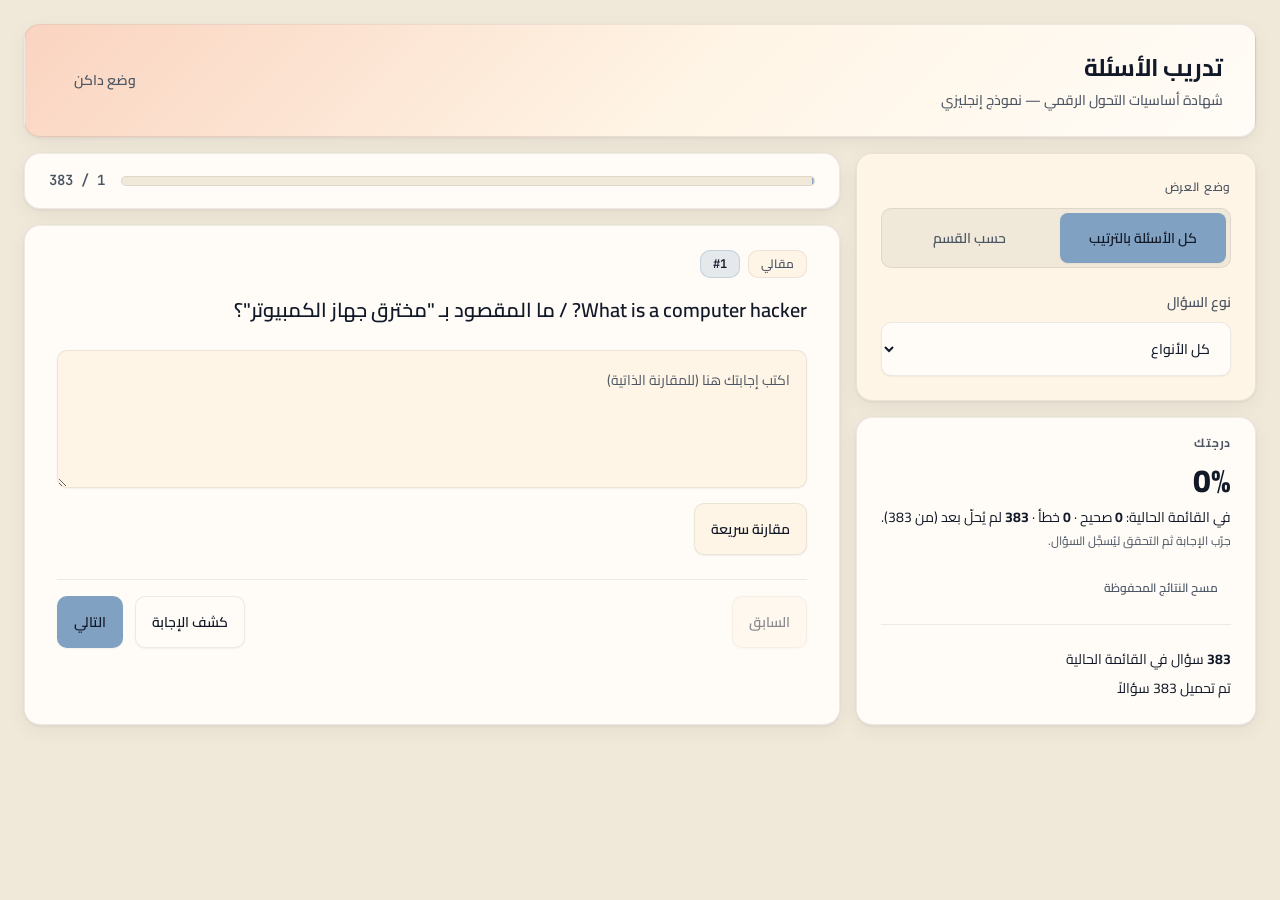
==== index.html @ 63154d7a "Update question file path and improve error messages; remove index.html" ====
<!DOCTYPE html>
<html lang="ar" dir="rtl">
  <head>
    <meta charset="UTF-8" />
    <meta name="viewport" content="width=device-width, initial-scale=1.0" />
    <title>تدريب الأسئلة — تحرير سيناء</title>
    <link rel="preconnect" href="https://fonts.googleapis.com" />
    <link rel="preconnect" href="https://fonts.gstatic.com" crossorigin />
    <link
      href="https://fonts.googleapis.com/css2?family=Cairo:wght@400;500;600;700;800&family=Inter:wght@400;500;600;700;800&family=JetBrains+Mono:wght@400;500;600&display=swap"
      rel="stylesheet"
    />
    <link rel="stylesheet" href="quiz-app/styles.css" />
  </head>
  <body>
    <div class="app bento">
      <header class="bento__header bento-tile bento-tile--hero">
        <div class="topbar__brand">
          <span class="topbar__title">تدريب الأسئلة</span>
          <span class="topbar__subtitle">شهادة أساسيات التحول الرقمي — نموذج إنجليزي</span>
        </div>
        <div class="topbar__actions">
          <button type="button" class="btn btn--ghost" id="btnTheme" aria-label="تبديل الوضع الليلي">وضع داكن</button>
        </div>
      </header>

      <aside class="bento__side">
        <div class="bento-tile bento-tile--accent">
          <div class="panel">
            <h2 class="panel__title">وضع العرض</h2>
            <div class="segmented" role="group" aria-label="وضع القائمة">
              <button type="button" class="segmented__btn is-active" data-mode="all">كل الأسئلة بالترتيب</button>
              <button type="button" class="segmented__btn" data-mode="section">حسب القسم</button>
            </div>
          </div>

          <div class="panel panel--section hidden" id="sectionPanel">
            <label class="field">
              <span class="field__label">القسم</span>
              <select id="sectionSelect" class="select"></select>
            </label>
          </div>

          <div class="panel">
            <label class="field">
              <span class="field__label">نوع السؤال</span>
              <select id="typeFilter" class="select">
                <option value="">كل الأنواع</option>
              </select>
            </label>
          </div>
        </div>

        <div class="bento-tile bento-tile--stats">
          <div class="grade-panel" id="gradePanel" aria-live="polite">
            <h3 class="grade-panel__heading">درجتك</h3>
            <p class="grade-panel__percent" id="gradePercent">—</p>
            <p class="grade-panel__detail" id="gradeDetail">بعد الإجابة أو التحقق تُحسب النقاط تلقائياً.</p>
            <p class="grade-panel__attempt muted" id="gradeAttempt"></p>
            <button type="button" class="btn btn--ghost btn--sm" id="btnResetScore">مسح النتائج المحفوظة</button>
          </div>
          <div class="panel panel--stats">
            <p class="stats-line"><strong id="statActive">0</strong> سؤال في القائمة الحالية</p>
            <p class="stats-line muted" id="loadStatus">جاري تحميل الأسئلة…</p>
          </div>
        </div>
      </aside>

      <div class="bento__content">
        <div class="bento-tile bento-tile--narrow">
          <div class="progress-wrap">
            <div class="progress-bar" id="progressBar" role="progressbar" aria-valuemin="0" aria-valuemax="100" aria-valuenow="0"></div>
            <span class="progress-text" id="progressText">0 / 0</span>
          </div>
        </div>

        <article class="bento-tile bento-tile--main card" id="questionCard">
          <div class="card__meta">
            <span class="badge" id="qType">—</span>
            <span class="badge badge--id" id="qId">#</span>
            <span class="badge badge--score hidden" id="qScoreBadge" aria-hidden="true"></span>
          </div>
          <h1 class="card__question" id="qText">شغّل الصفحة من خادم محلي على جذر المشروع لتحميل quiz-app/questions.json.</h1>

          <div class="card__body" id="qInteractive"></div>

          <div class="card__reveal hidden" id="revealBox">
            <h3 class="reveal__title">الإجابة النموذجية</h3>
            <div class="reveal__answer" id="revealAnswer"></div>
          </div>

          <div class="card__footer">
            <button type="button" class="btn btn--secondary" id="btnPrev">السابق</button>
            <button type="button" class="btn" id="btnReveal">كشف الإجابة</button>
            <button type="button" class="btn btn--primary" id="btnNext">التالي</button>
          </div>
        </article>
      </div>
    </div>

    <script src="quiz-app/sections.js"></script>
    <script src="quiz-app/app.js"></script>
  </body>
</html>
---- quiz-app/styles.css ----
/**
 * Bento layout + design tokens (typeui.sh foundations)
 * Modular grid, card blocks, soft spacing. WCAG 2.2 AA — focus-visible first.
 */

:root {
  /* Typography scale: 12 / 14 / 16 / 20 / 24 / 32 */
  --text-xs: 0.75rem; /* 12 */
  --text-sm: 0.875rem; /* 14 */
  --text-base: 1rem; /* 16 */
  --text-lg: 1.25rem; /* 20 */
  --text-xl: 1.5rem; /* 24 */
  --text-2xl: 2rem; /* 32 */

  --font-body: Cairo, Inter, system-ui, sans-serif;
  --font-display: Cairo, Inter, system-ui, sans-serif;
  --font-mono: "JetBrains Mono", ui-monospace, monospace;

  /* Semantic palette */
  --color-primary: #fad4c0;
  --color-secondary: #80a1c1;
  --color-success: #16a34a;
  --color-warning: #d97706;
  --color-danger: #dc2626;
  --color-surface: #fff5e6;
  --color-text: #111827;
  --color-muted: #4b5563;
  --color-bg: #f0e8d8;
  --color-tile-elevated: #fffcf7;

  --space-1: 4px;
  --space-2: 8px;
  --space-3: 12px;
  --space-4: 16px;
  --space-5: 24px;
  --space-6: 32px;

  --radius-tile: 16px;
  --radius-sm: 10px;
  --radius-pill: 999px;

  --shadow-sm: 0 1px 2px rgba(17, 24, 39, 0.05);
  --shadow-md: 0 4px 14px rgba(17, 24, 39, 0.07);
  --shadow-tile: 0 1px 3px rgba(17, 24, 39, 0.06), 0 6px 20px rgba(17, 24, 39, 0.05);

  --border: rgba(17, 24, 39, 0.08);

  /* Aliases for legacy class names in components */
  --surface: var(--color-tile-elevated);
  --text: var(--color-text);
  --muted: var(--color-muted);
  --accent: var(--color-secondary);
  --accent-hover: #6b8bad;
  --success: var(--color-success);
  --danger: var(--color-danger);
  --warning: var(--color-warning);
  --bg: var(--color-bg);
  --radius: var(--radius-tile);
}

[data-theme="dark"] {
  --color-surface: #1f2933;
  --color-tile-elevated: #252f3a;
  --color-text: #f3f4f6;
  --color-muted: #9ca3af;
  --color-bg: #111827;
  --color-primary: #5c4033;
  --color-secondary: #6b8ead;
  --border: rgba(243, 244, 246, 0.1);
  --shadow-sm: 0 1px 2px rgba(0, 0, 0, 0.2);
  --shadow-md: 0 4px 16px rgba(0, 0, 0, 0.35);
  --shadow-tile: 0 1px 3px rgba(0, 0, 0, 0.25), 0 8px 24px rgba(0, 0, 0, 0.2);
}

*,
*::before,
*::after {
  box-sizing: border-box;
}

html {
  font-size: 16px;
}

body {
  margin: 0;
  font-family: var(--font-body);
  font-size: var(--text-base);
  font-weight: 400;
  background: var(--color-bg);
  color: var(--color-text);
  line-height: 1.55;
  min-height: 100vh;
}

:focus {
  outline: none;
}

:focus-visible {
  outline: 2px solid var(--color-secondary);
  outline-offset: 3px;
}

button:focus:not(:focus-visible) {
  outline: none;
}

/* ——— Bento grid ——— */
.app.bento {
  display: grid;
  grid-template-columns: repeat(12, minmax(0, 1fr));
  gap: var(--space-4);
  padding: var(--space-5);
  max-width: 1280px;
  margin: 0 auto;
  min-height: 100vh;
  align-content: start;
}

.bento__header {
  grid-column: 1 / -1;
}

.bento__side {
  grid-column: span 4;
  display: flex;
  flex-direction: column;
  gap: var(--space-4);
  min-width: 0;
}

.bento__content {
  grid-column: span 8;
  display: flex;
  flex-direction: column;
  gap: var(--space-4);
  min-width: 0;
}

@media (max-width: 960px) {
  .app.bento {
    grid-template-columns: 1fr;
    padding: var(--space-4);
  }

  .bento__header,
  .bento__side,
  .bento__content {
    grid-column: 1 / -1;
  }
}

/* Tile = bento “card” block */
.bento-tile {
  background: var(--color-tile-elevated);
  border: 1px solid var(--border);
  border-radius: var(--radius-tile);
  box-shadow: var(--shadow-tile);
  padding: var(--space-5);
}

.bento-tile--hero {
  display: flex;
  align-items: center;
  justify-content: space-between;
  flex-wrap: wrap;
  gap: var(--space-4);
  background: linear-gradient(135deg, var(--color-primary) 0%, var(--color-surface) 55%, var(--color-tile-elevated) 100%);
  padding: var(--space-5) var(--space-6);
}

[data-theme="dark"] .bento-tile--hero {
  background: linear-gradient(135deg, #3d2d26 0%, var(--color-surface) 100%);
}

.bento-tile--accent {
  background: var(--color-surface);
}

.bento-tile--stats {
  padding: var(--space-4) var(--space-5);
}

.bento-tile--narrow {
  padding: var(--space-4) var(--space-5);
}

.bento-tile--main {
  flex: 1;
}

/* Avoid double padding when tile wraps the question card */
.bento-tile.card {
  padding: var(--space-5) var(--space-6);
}

.topbar__brand {
  display: flex;
  flex-direction: column;
  gap: var(--space-1);
}

.topbar__title {
  font-family: var(--font-display);
  font-size: var(--text-xl);
  font-weight: 700;
  letter-spacing: -0.02em;
  color: var(--color-text);
}

.topbar__subtitle {
  font-size: var(--text-sm);
  font-weight: 500;
  color: var(--color-muted);
}

.topbar__actions {
  display: flex;
  align-items: center;
  gap: var(--space-3);
  flex-wrap: wrap;
}

.panel {
  margin-bottom: var(--space-5);
}

.panel:last-child {
  margin-bottom: 0;
}

.panel__title {
  margin: 0 0 var(--space-3);
  font-size: var(--text-xs);
  font-weight: 600;
  text-transform: uppercase;
  letter-spacing: 0.06em;
  color: var(--color-muted);
}

.panel--stats {
  padding-top: var(--space-4);
  margin-top: var(--space-4);
  border-top: 1px solid var(--border);
}

.grade-panel {
  margin-bottom: 0;
}

.grade-panel__heading {
  margin: 0 0 var(--space-2);
  font-size: var(--text-xs);
  font-weight: 700;
  text-transform: uppercase;
  letter-spacing: 0.06em;
  color: var(--color-muted);
}

.grade-panel__percent {
  margin: 0 0 var(--space-2);
  font-size: var(--text-2xl);
  font-weight: 800;
  font-family: var(--font-display);
  color: var(--color-text);
  line-height: 1.2;
}

.grade-panel__detail {
  margin: 0 0 var(--space-1);
  font-size: var(--text-sm);
  line-height: 1.5;
}

.grade-panel__attempt {
  margin: 0 0 var(--space-3);
  font-size: var(--text-xs);
}

.grade-panel .btn--sm {
  margin-top: var(--space-1);
}

.stats-line {
  margin: var(--space-2) 0;
  font-size: var(--text-sm);
}

.muted {
  color: var(--color-muted);
}

.hidden {
  display: none !important;
}

.segmented {
  display: flex;
  gap: var(--space-2);
  padding: var(--space-1);
  border-radius: var(--radius-sm);
  background: var(--color-bg);
  border: 1px solid var(--border);
}

.segmented__btn {
  flex: 1;
  padding: var(--space-3) var(--space-2);
  border: none;
  border-radius: calc(var(--radius-sm) - 2px);
  background: transparent;
  font-family: var(--font-body);
  font-size: var(--text-sm);
  font-weight: 600;
  color: var(--color-muted);
  cursor: pointer;
  transition: background 0.15s ease, color 0.15s ease;
}

.segmented__btn:hover {
  color: var(--color-text);
  background: rgba(128, 161, 193, 0.15);
}

.segmented__btn:active {
  transform: scale(0.98);
}

.segmented__btn.is-active {
  background: var(--color-secondary);
  color: var(--color-text);
  box-shadow: var(--shadow-sm);
}

.field {
  display: flex;
  flex-direction: column;
  gap: var(--space-2);
}

.field__label {
  font-size: var(--text-sm);
  font-weight: 600;
  color: var(--color-muted);
}

.select {
  width: 100%;
  padding: var(--space-3) var(--space-4);
  border-radius: var(--radius-sm);
  border: 1px solid var(--border);
  background: var(--color-tile-elevated);
  color: var(--color-text);
  font-family: var(--font-body);
  font-size: var(--text-sm);
  font-weight: 500;
  box-shadow: var(--shadow-sm);
  cursor: pointer;
}

.select:hover {
  border-color: rgba(128, 161, 193, 0.45);
}

.progress-wrap {
  display: flex;
  align-items: center;
  gap: var(--space-4);
}

.progress-bar {
  flex: 1;
  height: 10px;
  border-radius: var(--radius-pill);
  background: var(--color-bg);
  border: 1px solid var(--border);
  overflow: hidden;
}

.progress-bar::after {
  content: "";
  display: block;
  height: 100%;
  width: var(--p, 0%);
  background: linear-gradient(90deg, var(--color-secondary), #a8c4dd);
  border-radius: inherit;
  transition: width 0.25s ease;
}

.progress-text {
  font-family: var(--font-mono);
  font-size: var(--text-sm);
  font-weight: 600;
  color: var(--color-muted);
  white-space: nowrap;
}

/* Question card (main bento block) */
.card {
  background: var(--color-tile-elevated);
  border-radius: var(--radius-tile);
  border: 1px solid var(--border);
  box-shadow: var(--shadow-tile);
  padding: var(--space-5) var(--space-6);
}

.card__meta {
  display: flex;
  flex-wrap: wrap;
  gap: var(--space-2);
  margin-bottom: var(--space-4);
}

.badge {
  display: inline-block;
  padding: var(--space-1) var(--space-3);
  border-radius: var(--radius-sm);
  font-size: var(--text-xs);
  font-weight: 600;
  font-family: var(--font-display);
  background: var(--color-surface);
  color: var(--color-muted);
  border: 1px solid var(--border);
}

.badge--id {
  font-family: var(--font-mono);
  direction: ltr;
  unicode-bidi: isolate;
  background: rgba(128, 161, 193, 0.2);
  color: var(--color-text);
  border-color: rgba(128, 161, 193, 0.35);
}

.badge--score {
  font-size: var(--text-xs);
  font-weight: 700;
}

.badge--score.is-ok {
  background: rgba(22, 163, 74, 0.15);
  color: #15803d;
  border-color: rgba(22, 163, 74, 0.35);
}

.badge--score.is-bad {
  background: rgba(220, 38, 38, 0.12);
  color: #b91c1c;
  border-color: rgba(220, 38, 38, 0.28);
}

[data-theme="dark"] .badge--score.is-ok {
  color: #4ade80;
}

[data-theme="dark"] .badge--score.is-bad {
  color: #fca5a5;
}

.card__question {
  margin: 0 0 var(--space-5);
  font-size: var(--text-lg);
  font-weight: 600;
  line-height: 1.6;
  font-family: var(--font-body);
  color: var(--color-text);
}

.card__body {
  margin-bottom: var(--space-5);
}

.card__footer {
  display: flex;
  flex-wrap: wrap;
  gap: var(--space-3);
  justify-content: space-between;
  align-items: center;
  padding-top: var(--space-4);
  border-top: 1px solid var(--border);
}

.card__footer .btn--secondary {
  margin-inline-end: auto;
}

.btn {
  padding: var(--space-3) var(--space-4);
  border-radius: var(--radius-sm);
  border: 1px solid var(--border);
  background: var(--color-tile-elevated);
  color: var(--color-text);
  font-family: var(--font-body);
  font-size: var(--text-sm);
  font-weight: 600;
  cursor: pointer;
  box-shadow: var(--shadow-sm);
  transition: background 0.15s ease, border-color 0.15s ease, transform 0.1s ease;
}

.btn:hover {
  background: var(--color-surface);
  border-color: rgba(128, 161, 193, 0.35);
}

.btn:active {
  transform: translateY(1px);
}

.btn--primary {
  background: var(--color-secondary);
  border-color: rgba(128, 161, 193, 0.5);
  color: var(--color-text);
}

.btn--primary:hover {
  background: var(--accent-hover);
  border-color: var(--accent-hover);
  color: var(--color-text);
}

[data-theme="dark"] .btn--primary {
  color: var(--color-text);
}

.btn--secondary {
  background: var(--color-surface);
}

.btn--ghost {
  background: transparent;
  border-color: transparent;
  box-shadow: none;
  color: var(--color-muted);
}

.btn--ghost:hover {
  color: var(--color-text);
  background: rgba(128, 161, 193, 0.12);
}

.btn--sm {
  padding: var(--space-2) var(--space-3);
  font-size: var(--text-xs);
  font-weight: 600;
}

.btn.is-selected {
  outline: 2px solid var(--color-secondary);
  outline-offset: 2px;
}

.btn:disabled {
  opacity: 0.5;
  cursor: not-allowed;
  transform: none;
}

.btn--success {
  border-color: rgba(22, 163, 74, 0.4);
  color: var(--color-success);
  background: rgba(22, 163, 74, 0.08);
}

.btn--fail {
  border-color: rgba(220, 38, 38, 0.35);
  color: var(--color-danger);
  background: rgba(220, 38, 38, 0.06);
}

.text-input {
  width: 100%;
  min-height: 100px;
  padding: var(--space-4);
  border-radius: var(--radius-sm);
  border: 1px solid var(--border);
  background: var(--color-surface);
  color: var(--color-text);
  font-family: var(--font-body);
  font-size: var(--text-sm);
  resize: vertical;
  box-shadow: var(--shadow-sm);
}

.text-input::placeholder {
  color: var(--color-muted);
}

.options-list {
  display: flex;
  flex-direction: column;
  gap: var(--space-3);
}

.option-row {
  display: flex;
  align-items: flex-start;
  gap: var(--space-3);
  padding: var(--space-3) var(--space-4);
  border-radius: var(--radius-sm);
  border: 1px solid var(--border);
  cursor: pointer;
  background: var(--color-surface);
  transition: border-color 0.15s ease, box-shadow 0.15s ease;
}

.option-row:hover {
  border-color: rgba(128, 161, 193, 0.45);
  box-shadow: var(--shadow-sm);
}

.option-row:has(input:focus-visible) {
  outline: 2px solid var(--color-secondary);
  outline-offset: 2px;
}

.option-row input {
  margin-top: var(--space-1);
  accent-color: var(--color-secondary);
}

.order-list {
  list-style: none;
  margin: 0;
  padding: 0;
  display: flex;
  flex-direction: column;
  gap: var(--space-3);
}

.order-item {
  display: flex;
  align-items: center;
  gap: var(--space-3);
  padding: var(--space-3) var(--space-4);
  background: var(--color-surface);
  border: 1px solid var(--border);
  border-radius: var(--radius-sm);
}

.order-item__text {
  flex: 1;
  font-size: var(--text-sm);
  font-weight: 500;
}

.order-item__btns {
  display: flex;
  flex-direction: column;
  gap: var(--space-1);
}

.order-item__btns button {
  padding: var(--space-1) var(--space-2);
  font-size: var(--text-xs);
  font-weight: 600;
  border: 1px solid var(--border);
  border-radius: var(--radius-sm);
  background: var(--color-tile-elevated);
  cursor: pointer;
  font-family: var(--font-body);
  transition: background 0.15s ease, color 0.15s ease;
}

.order-item__btns button:hover {
  background: var(--color-secondary);
  color: var(--color-text);
  border-color: var(--color-secondary);
}

.order-item__btns button:focus-visible {
  outline: 2px solid var(--color-secondary);
  outline-offset: 2px;
}

.feedback {
  margin-top: var(--space-3);
  padding: var(--space-3) var(--space-4);
  border-radius: var(--radius-sm);
  font-size: var(--text-sm);
  font-weight: 600;
  border: 1px solid transparent;
}

.feedback--ok {
  background: rgba(22, 163, 74, 0.12);
  color: #15803d;
  border-color: rgba(22, 163, 74, 0.25);
}

[data-theme="dark"] .feedback--ok {
  color: #4ade80;
}

.feedback--bad {
  background: rgba(220, 38, 38, 0.08);
  color: #b91c1c;
  border-color: rgba(220, 38, 38, 0.2);
}

[data-theme="dark"] .feedback--bad {
  color: #fca5a5;
}

.card__reveal {
  margin-top: var(--space-4);
  padding: var(--space-4);
  background: var(--color-surface);
  border-radius: var(--radius-sm);
  border: 1px dashed rgba(128, 161, 193, 0.45);
}

.reveal__title {
  margin: 0 0 var(--space-2);
  font-size: var(--text-xs);
  font-weight: 600;
  text-transform: uppercase;
  letter-spacing: 0.05em;
  color: var(--color-muted);
}

.reveal__answer {
  font-size: var(--text-sm);
  line-height: 1.65;
  white-space: pre-wrap;
  word-break: break-word;
  font-family: var(--font-body);
  color: var(--color-text);
}
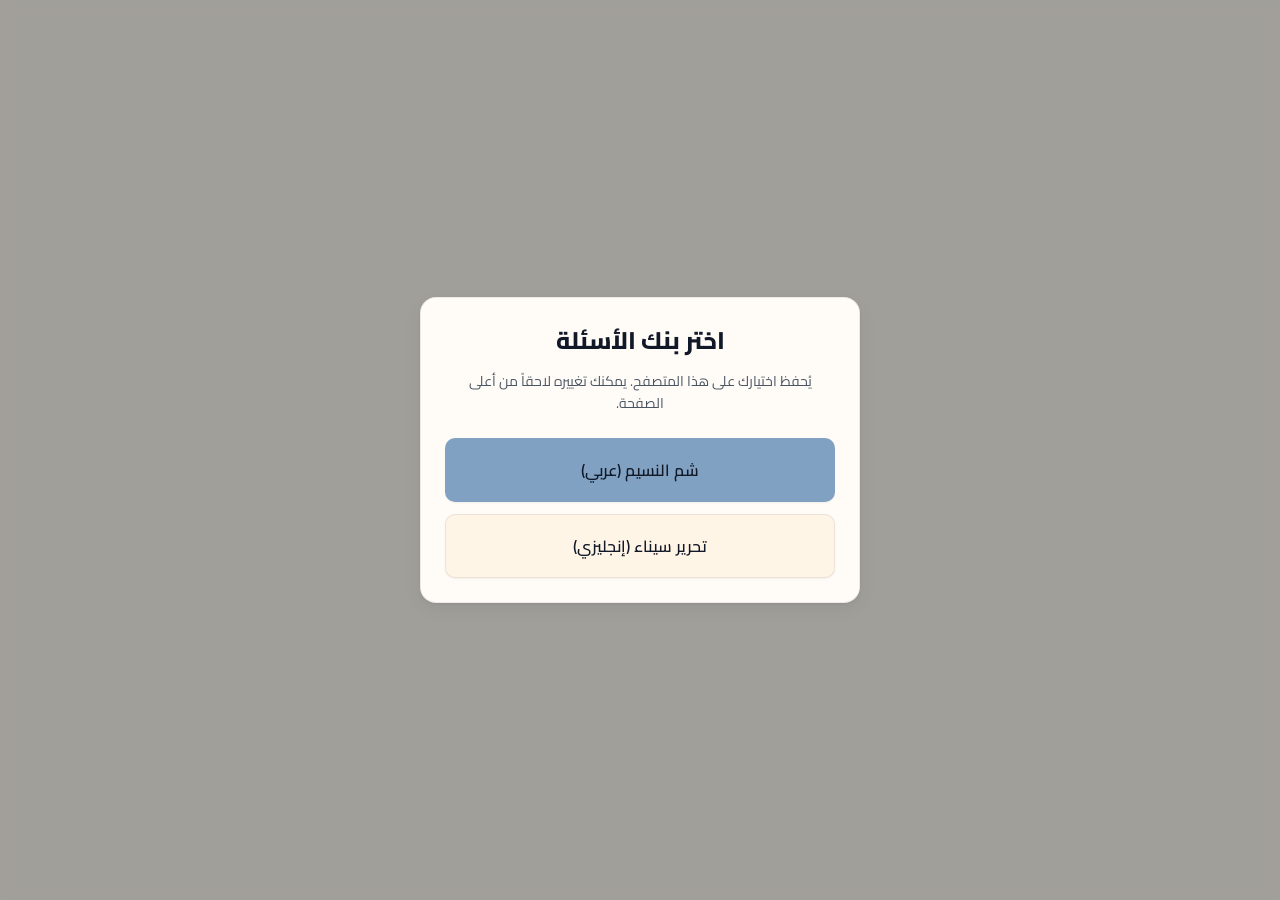
==== commit e5625314: "Implement bank selection feature and update UI for quiz app - Added a bank picker dialog to select b" ====
--- a/index.html
+++ b/index.html
@@ -3,7 +3,7 @@
   <head>
     <meta charset="UTF-8" />
     <meta name="viewport" content="width=device-width, initial-scale=1.0" />
-    <title>تدريب الأسئلة — تحرير سيناء</title>
+    <title>تدريب الأسئلة — تحرير سيناء / شم النسيم</title>
     <link rel="preconnect" href="https://fonts.googleapis.com" />
     <link rel="preconnect" href="https://fonts.gstatic.com" crossorigin />
     <link
@@ -13,88 +13,149 @@
     <link rel="stylesheet" href="quiz-app/styles.css" />
   </head>
   <body>
-    <div class="app bento">
-      <header class="bento__header bento-tile bento-tile--hero">
-        <div class="topbar__brand">
-          <span class="topbar__title">تدريب الأسئلة</span>
-          <span class="topbar__subtitle">شهادة أساسيات التحول الرقمي — نموذج إنجليزي</span>
+    <div id="bankPicker" class="bank-picker" role="dialog" aria-modal="true" aria-labelledby="bankPickerTitle">
+      <div class="bank-picker__inner bento-tile">
+        <h1 id="bankPickerTitle" class="bank-picker__title">اختر بنك الأسئلة</h1>
+        <p class="bank-picker__hint muted">يُحفظ اختيارك على هذا المتصفح. يمكنك تغييره لاحقاً من أعلى الصفحة.</p>
+        <div class="bank-picker__choices">
+          <button type="button" class="btn btn--primary bank-picker__btn" id="btnPickSham" data-bank="sham">
+            شم النسيم (عربي)
+          </button>
+          <button type="button" class="btn btn--secondary bank-picker__btn" id="btnPickTahrir" data-bank="tahrir">
+            تحرير سيناء (إنجليزي)
+          </button>
         </div>
-        <div class="topbar__actions">
-          <button type="button" class="btn btn--ghost" id="btnTheme" aria-label="تبديل الوضع الليلي">وضع داكن</button>
-        </div>
-      </header>
+      </div>
+    </div>
 
-      <aside class="bento__side">
-        <div class="bento-tile bento-tile--accent">
-          <div class="panel">
-            <h2 class="panel__title">وضع العرض</h2>
-            <div class="segmented" role="group" aria-label="وضع القائمة">
-              <button type="button" class="segmented__btn is-active" data-mode="all">كل الأسئلة بالترتيب</button>
-              <button type="button" class="segmented__btn" data-mode="section">حسب القسم</button>
+    <div id="appMain" class="hidden">
+      <div class="app bento">
+        <header class="bento__header bento-tile bento-tile--hero">
+          <div class="topbar__brand">
+            <span class="topbar__title">تدريب الأسئلة</span>
+            <span class="topbar__subtitle" id="topbarSubtitle">شهادة أساسيات التحول الرقمي</span>
+          </div>
+          <div class="topbar__actions">
+            <button type="button" class="btn btn--ghost" id="btnChangeBank">تغيير البنك</button>
+            <button type="button" class="btn btn--ghost" id="btnTheme" aria-label="تبديل الوضع الليلي">وضع داكن</button>
+          </div>
+        </header>
+
+        <aside class="bento__side">
+          <div class="bento-tile bento-tile--accent">
+            <div class="panel">
+              <h2 class="panel__title">وضع العرض</h2>
+              <div class="segmented" role="group" aria-label="وضع القائمة">
+                <button type="button" class="segmented__btn is-active" data-mode="all">كل الأسئلة بالترتيب</button>
+                <button type="button" class="segmented__btn" data-mode="section">حسب القسم</button>
+              </div>
+            </div>
+
+            <div class="panel panel--section hidden" id="sectionPanel">
+              <label class="field">
+                <span class="field__label">القسم</span>
+                <select id="sectionSelect" class="select"></select>
+              </label>
+            </div>
+
+            <div class="panel">
+              <label class="field">
+                <span class="field__label">نوع السؤال</span>
+                <select id="typeFilter" class="select">
+                  <option value="">كل الأنواع</option>
+                </select>
+              </label>
+            </div>
+
+            <div class="panel">
+              <p class="field__label">اختبار سريع</p>
+              <p class="muted exam-hint">من النافذة: <strong>أقسام</strong> (واحد أو أكثر)، العدد، النوع، وترتيب عشوائي.</p>
+              <button type="button" class="btn btn--primary" id="btnOpenExam">ابدأ اختباراً عشوائياً…</button>
             </div>
           </div>
 
-          <div class="panel panel--section hidden" id="sectionPanel">
-            <label class="field">
-              <span class="field__label">القسم</span>
-              <select id="sectionSelect" class="select"></select>
-            </label>
+          <div class="bento-tile bento-tile--stats">
+            <div class="grade-panel" id="gradePanel" aria-live="polite">
+              <h3 class="grade-panel__heading">درجتك</h3>
+              <p class="grade-panel__percent" id="gradePercent">—</p>
+              <p class="grade-panel__detail" id="gradeDetail">بعد الإجابة أو التحقق تُحسب النقاط تلقائياً.</p>
+              <p class="grade-panel__attempt muted" id="gradeAttempt"></p>
+              <button type="button" class="btn btn--ghost btn--sm" id="btnResetScore">مسح النتائج المحفوظة</button>
+            </div>
+            <div class="panel panel--stats">
+              <p class="stats-line"><strong id="statActive">0</strong> سؤال في القائمة الحالية</p>
+              <p class="stats-line muted" id="loadStatus">اختر البنك لتحميل الأسئلة…</p>
+            </div>
+          </div>
+        </aside>
+
+        <div class="bento__content">
+          <div id="examBanner" class="exam-banner hidden" role="status">
+            <span class="exam-banner__text" id="examBannerText"></span>
+            <button type="button" class="btn btn--ghost btn--sm" id="btnExitExam">إنهاء الاختبار والعودة للقائمة</button>
+          </div>
+          <div class="bento-tile bento-tile--narrow">
+            <div class="progress-wrap">
+              <div class="progress-bar" id="progressBar" role="progressbar" aria-valuemin="0" aria-valuemax="100" aria-valuenow="0"></div>
+              <span class="progress-text" id="progressText">0 / 0</span>
+            </div>
           </div>
 
-          <div class="panel">
-            <label class="field">
-              <span class="field__label">نوع السؤال</span>
-              <select id="typeFilter" class="select">
-                <option value="">كل الأنواع</option>
-              </select>
-            </label>
+          <article class="bento-tile bento-tile--main card" id="questionCard">
+            <div class="card__meta">
+              <span class="badge" id="qType">—</span>
+              <span class="badge badge--id" id="qId">#</span>
+              <span class="badge badge--score hidden" id="qScoreBadge" aria-hidden="true"></span>
+            </div>
+            <h1 class="card__question" id="qText">اختر بنك الأسئلة للبدء.</h1>
+
+            <div class="card__body" id="qInteractive"></div>
+
+            <div class="card__reveal hidden" id="revealBox">
+              <h3 class="reveal__title">الإجابة النموذجية</h3>
+              <div class="reveal__answer" id="revealAnswer"></div>
+            </div>
+
+            <div class="card__footer">
+              <button type="button" class="btn btn--secondary" id="btnPrev">السابق</button>
+              <button type="button" class="btn" id="btnReveal">كشف الإجابة</button>
+              <button type="button" class="btn btn--primary" id="btnNext">التالي</button>
+            </div>
+          </article>
+        </div>
+      </div>
+    </div>
+
+    <div id="examModal" class="modal hidden" role="dialog" aria-modal="true" aria-labelledby="examModalTitle">
+      <div class="modal__backdrop" id="examModalBackdrop" tabindex="-1"></div>
+      <div class="modal__panel bento-tile">
+        <h2 id="examModalTitle" class="modal__title">اختبار عشوائي</h2>
+        <p class="muted modal__lead">
+          حدّد <strong>قسماً واحداً أو أكثر</strong> (يُدمَج النطاق)، ثم عدد الأسئلة والنوع. لا يعتمد على الشريط الجانبي.
+        </p>
+        <fieldset class="field exam-sections-field">
+          <legend class="field__label">الأقسام</legend>
+          <div class="exam-sections-toolbar">
+            <button type="button" class="btn btn--ghost btn--sm" id="btnExamSecAll">تحديد الكل</button>
+            <button type="button" class="btn btn--ghost btn--sm" id="btnExamSecClear">كل الملف فقط</button>
           </div>
+          <div id="examSectionList" class="exam-section-list" role="group" aria-label="اختيار الأقسام"></div>
+        </fieldset>
+        <p class="exam-pool-hint" id="examPoolHint"></p>
+        <label class="field">
+          <span class="field__label">عدد الأسئلة</span>
+          <input type="number" id="examCountInput" class="input-num" min="1" value="10" />
+        </label>
+        <label class="field">
+          <span class="field__label">نوع السؤال في الاختبار</span>
+          <select id="examTypeSelect" class="select">
+            <option value="">كل الأنواع</option>
+          </select>
+        </label>
+        <div class="modal__actions">
+          <button type="button" class="btn btn--secondary" id="btnExamCancel">إلغاء</button>
+          <button type="button" class="btn btn--primary" id="btnExamStart">ابدأ الاختبار</button>
         </div>
-
-        <div class="bento-tile bento-tile--stats">
-          <div class="grade-panel" id="gradePanel" aria-live="polite">
-            <h3 class="grade-panel__heading">درجتك</h3>
-            <p class="grade-panel__percent" id="gradePercent">—</p>
-            <p class="grade-panel__detail" id="gradeDetail">بعد الإجابة أو التحقق تُحسب النقاط تلقائياً.</p>
-            <p class="grade-panel__attempt muted" id="gradeAttempt"></p>
-            <button type="button" class="btn btn--ghost btn--sm" id="btnResetScore">مسح النتائج المحفوظة</button>
-          </div>
-          <div class="panel panel--stats">
-            <p class="stats-line"><strong id="statActive">0</strong> سؤال في القائمة الحالية</p>
-            <p class="stats-line muted" id="loadStatus">جاري تحميل الأسئلة…</p>
-          </div>
-        </div>
-      </aside>
-
-      <div class="bento__content">
-        <div class="bento-tile bento-tile--narrow">
-          <div class="progress-wrap">
-            <div class="progress-bar" id="progressBar" role="progressbar" aria-valuemin="0" aria-valuemax="100" aria-valuenow="0"></div>
-            <span class="progress-text" id="progressText">0 / 0</span>
-          </div>
-        </div>
-
-        <article class="bento-tile bento-tile--main card" id="questionCard">
-          <div class="card__meta">
-            <span class="badge" id="qType">—</span>
-            <span class="badge badge--id" id="qId">#</span>
-            <span class="badge badge--score hidden" id="qScoreBadge" aria-hidden="true"></span>
-          </div>
-          <h1 class="card__question" id="qText">شغّل الصفحة من خادم محلي على جذر المشروع لتحميل quiz-app/questions.json.</h1>
-
-          <div class="card__body" id="qInteractive"></div>
-
-          <div class="card__reveal hidden" id="revealBox">
-            <h3 class="reveal__title">الإجابة النموذجية</h3>
-            <div class="reveal__answer" id="revealAnswer"></div>
-          </div>
-
-          <div class="card__footer">
-            <button type="button" class="btn btn--secondary" id="btnPrev">السابق</button>
-            <button type="button" class="btn" id="btnReveal">كشف الإجابة</button>
-            <button type="button" class="btn btn--primary" id="btnNext">التالي</button>
-          </div>
-        </article>
       </div>
     </div>
 
--- a/quiz-app/styles.css
+++ b/quiz-app/styles.css
@@ -728,3 +728,194 @@
   font-family: var(--font-body);
   color: var(--color-text);
 }
+
+/* منتقي البنك */
+.bank-picker {
+  position: fixed;
+  inset: 0;
+  z-index: 1000;
+  display: flex;
+  align-items: center;
+  justify-content: center;
+  padding: var(--space-5);
+  background: rgba(17, 24, 39, 0.35);
+  backdrop-filter: blur(6px);
+}
+
+.bank-picker.hidden {
+  display: none;
+}
+
+.bank-picker__inner {
+  width: 100%;
+  max-width: 440px;
+  text-align: center;
+}
+
+.bank-picker__title {
+  margin: 0 0 var(--space-3);
+  font-size: var(--text-xl);
+  font-weight: 800;
+  font-family: var(--font-display);
+}
+
+.bank-picker__hint {
+  margin: 0 0 var(--space-5);
+  font-size: var(--text-sm);
+}
+
+.bank-picker__choices {
+  display: flex;
+  flex-direction: column;
+  gap: var(--space-3);
+}
+
+.bank-picker__btn {
+  width: 100%;
+  padding: var(--space-4) var(--space-5);
+  font-size: var(--text-base);
+}
+
+/* اختبار عشوائي */
+.exam-hint {
+  margin: 0 0 var(--space-3);
+  font-size: var(--text-sm);
+  line-height: 1.5;
+}
+
+.exam-banner {
+  display: flex;
+  flex-wrap: wrap;
+  align-items: center;
+  justify-content: space-between;
+  gap: var(--space-3);
+  padding: var(--space-3) var(--space-4);
+  background: linear-gradient(135deg, rgba(128, 161, 193, 0.2), rgba(250, 212, 192, 0.35));
+  border: 1px solid var(--border);
+  border-radius: var(--radius-tile);
+  font-size: var(--text-sm);
+  font-weight: 600;
+}
+
+.exam-banner.hidden {
+  display: none;
+}
+
+.exam-banner__text {
+  flex: 1;
+  min-width: 12rem;
+}
+
+.modal {
+  position: fixed;
+  inset: 0;
+  z-index: 900;
+  display: flex;
+  align-items: center;
+  justify-content: center;
+  padding: var(--space-5);
+}
+
+.modal.hidden {
+  display: none;
+}
+
+.modal__backdrop {
+  position: absolute;
+  inset: 0;
+  background: rgba(17, 24, 39, 0.4);
+  backdrop-filter: blur(4px);
+}
+
+.modal__panel {
+  position: relative;
+  z-index: 1;
+  width: 100%;
+  max-width: 420px;
+  padding: var(--space-5);
+  box-shadow: var(--shadow-tile);
+}
+
+.modal__title {
+  margin: 0 0 var(--space-2);
+  font-size: var(--text-lg);
+  font-weight: 800;
+}
+
+.modal__lead {
+  margin: 0 0 var(--space-3);
+  font-size: var(--text-sm);
+}
+
+.exam-pool-hint {
+  margin: 0 0 var(--space-4);
+  font-size: var(--text-sm);
+  font-weight: 600;
+  color: var(--color-secondary);
+}
+
+.modal__actions {
+  display: flex;
+  flex-wrap: wrap;
+  gap: var(--space-3);
+  justify-content: flex-end;
+  margin-top: var(--space-5);
+}
+
+.input-num {
+  width: 100%;
+  max-width: 8rem;
+  padding: var(--space-2) var(--space-3);
+  border: 1px solid var(--border);
+  border-radius: var(--radius-sm);
+  font-family: var(--font-body);
+  font-size: var(--text-base);
+  background: var(--color-tile-elevated);
+  color: var(--color-text);
+}
+
+.exam-sections-field {
+  border: none;
+  margin: 0 0 var(--space-4);
+  padding: 0;
+}
+
+.exam-sections-field legend {
+  padding: 0;
+  margin-bottom: var(--space-2);
+}
+
+.exam-sections-toolbar {
+  display: flex;
+  flex-wrap: wrap;
+  gap: var(--space-2);
+  margin-bottom: var(--space-3);
+}
+
+.exam-section-list {
+  max-height: 220px;
+  overflow-y: auto;
+  border: 1px solid var(--border);
+  border-radius: var(--radius-sm);
+  padding: var(--space-2);
+  background: var(--color-surface);
+}
+
+.exam-section-row {
+  display: flex;
+  align-items: flex-start;
+  gap: var(--space-2);
+  padding: var(--space-2);
+  cursor: pointer;
+  border-radius: var(--radius-sm);
+  font-size: var(--text-sm);
+}
+
+.exam-section-row:hover {
+  background: rgba(128, 161, 193, 0.12);
+}
+
+.exam-section-row input {
+  margin-top: 0.2em;
+  flex-shrink: 0;
+}
